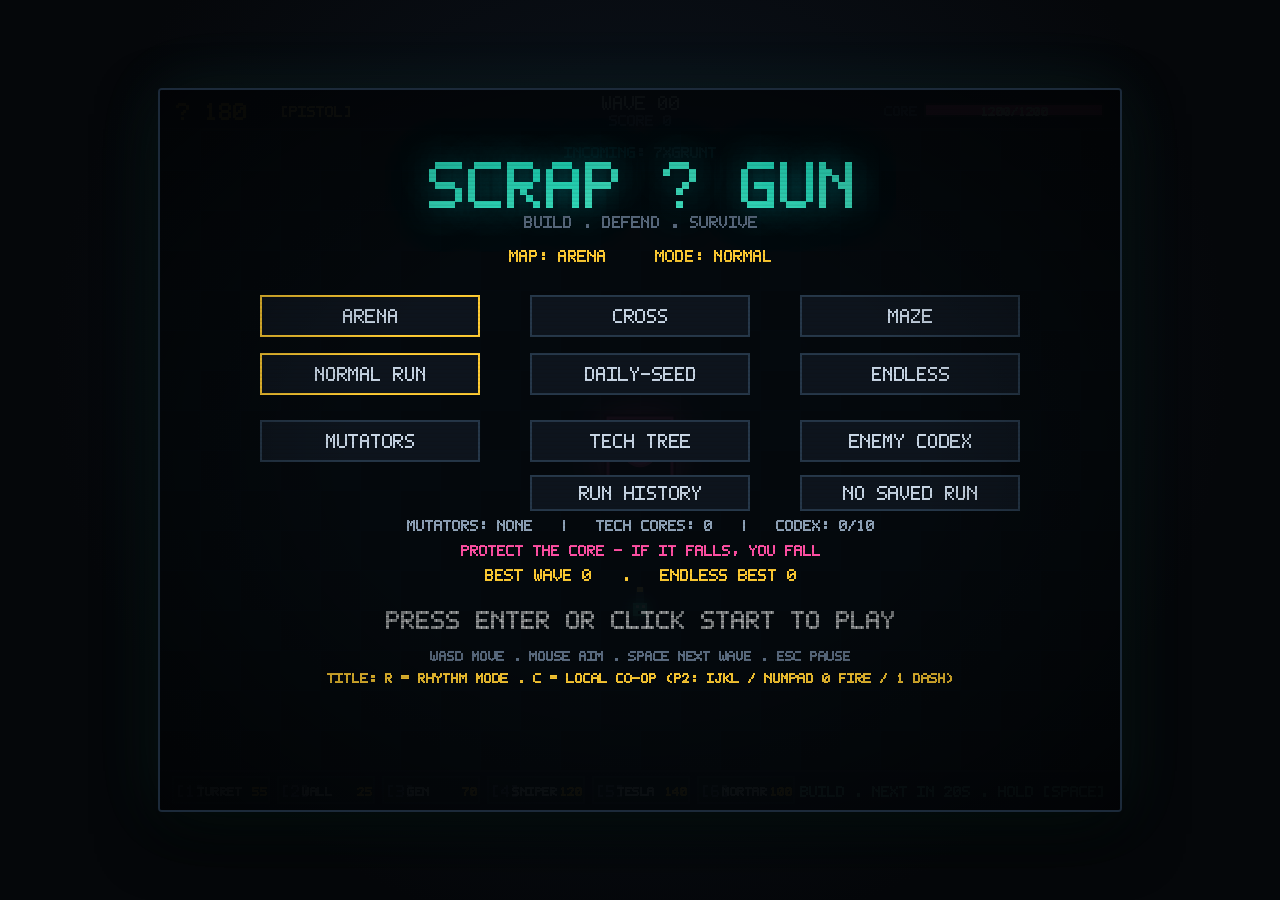
==== index.html @ 9ba277cd "Publish SCRAP & GUN enhanced development build" ====
<!DOCTYPE html>
<html lang="en">
<head>
  <meta charset="utf-8">
  <meta name="viewport" content="width=device-width,initial-scale=1">
  <meta name="theme-color" content="#0a0f16">
  <meta name="description" content="SCRAP & GUN — build, defend, survive.">
  <link rel="manifest" href="manifest.webmanifest">
  <title>SCRAP &amp; GUN — Enhanced</title>
  <link rel="stylesheet" href="styles.css">
</head>
<body>
  <div id="stage">
    <canvas id="game" width="960" height="720" aria-label="SCRAP & GUN game canvas"></canvas>
    <div id="scan"></div>
    <div id="vig"></div>
  </div>
  <script src="game.min.js"></script>
</body>
</html>
---- styles.css ----
*{margin:0;padding:0;box-sizing:border-box}html,body{height:100%;background:#05070a;overflow:hidden}
body{display:flex;align-items:center;justify-content:center;font-family:'Courier New',monospace;background:radial-gradient(circle at 50% 40%,#0d1520 0%,#05070a 70%)}
#stage{position:relative;line-height:0}
canvas{display:block;width:min(100vw,133.333vh);height:auto;image-rendering:pixelated;image-rendering:crisp-edges;box-shadow:0 0 0 2px #1c2a3a,0 0 70px rgba(62,230,196,.09),0 24px 60px rgba(0,0,0,.85);border-radius:2px;cursor:crosshair}
#scan{position:absolute;inset:0;pointer-events:none;border-radius:2px;background:repeating-linear-gradient(to bottom,rgba(0,0,0,0) 0px,rgba(0,0,0,0) 2px,rgba(0,0,0,.2) 3px,rgba(0,0,0,.2) 4px);mix-blend-mode:multiply}
#vig{position:absolute;inset:0;pointer-events:none;border-radius:2px;background:radial-gradient(ellipse at center,rgba(0,0,0,0) 42%,rgba(0,0,0,.6) 100%)}
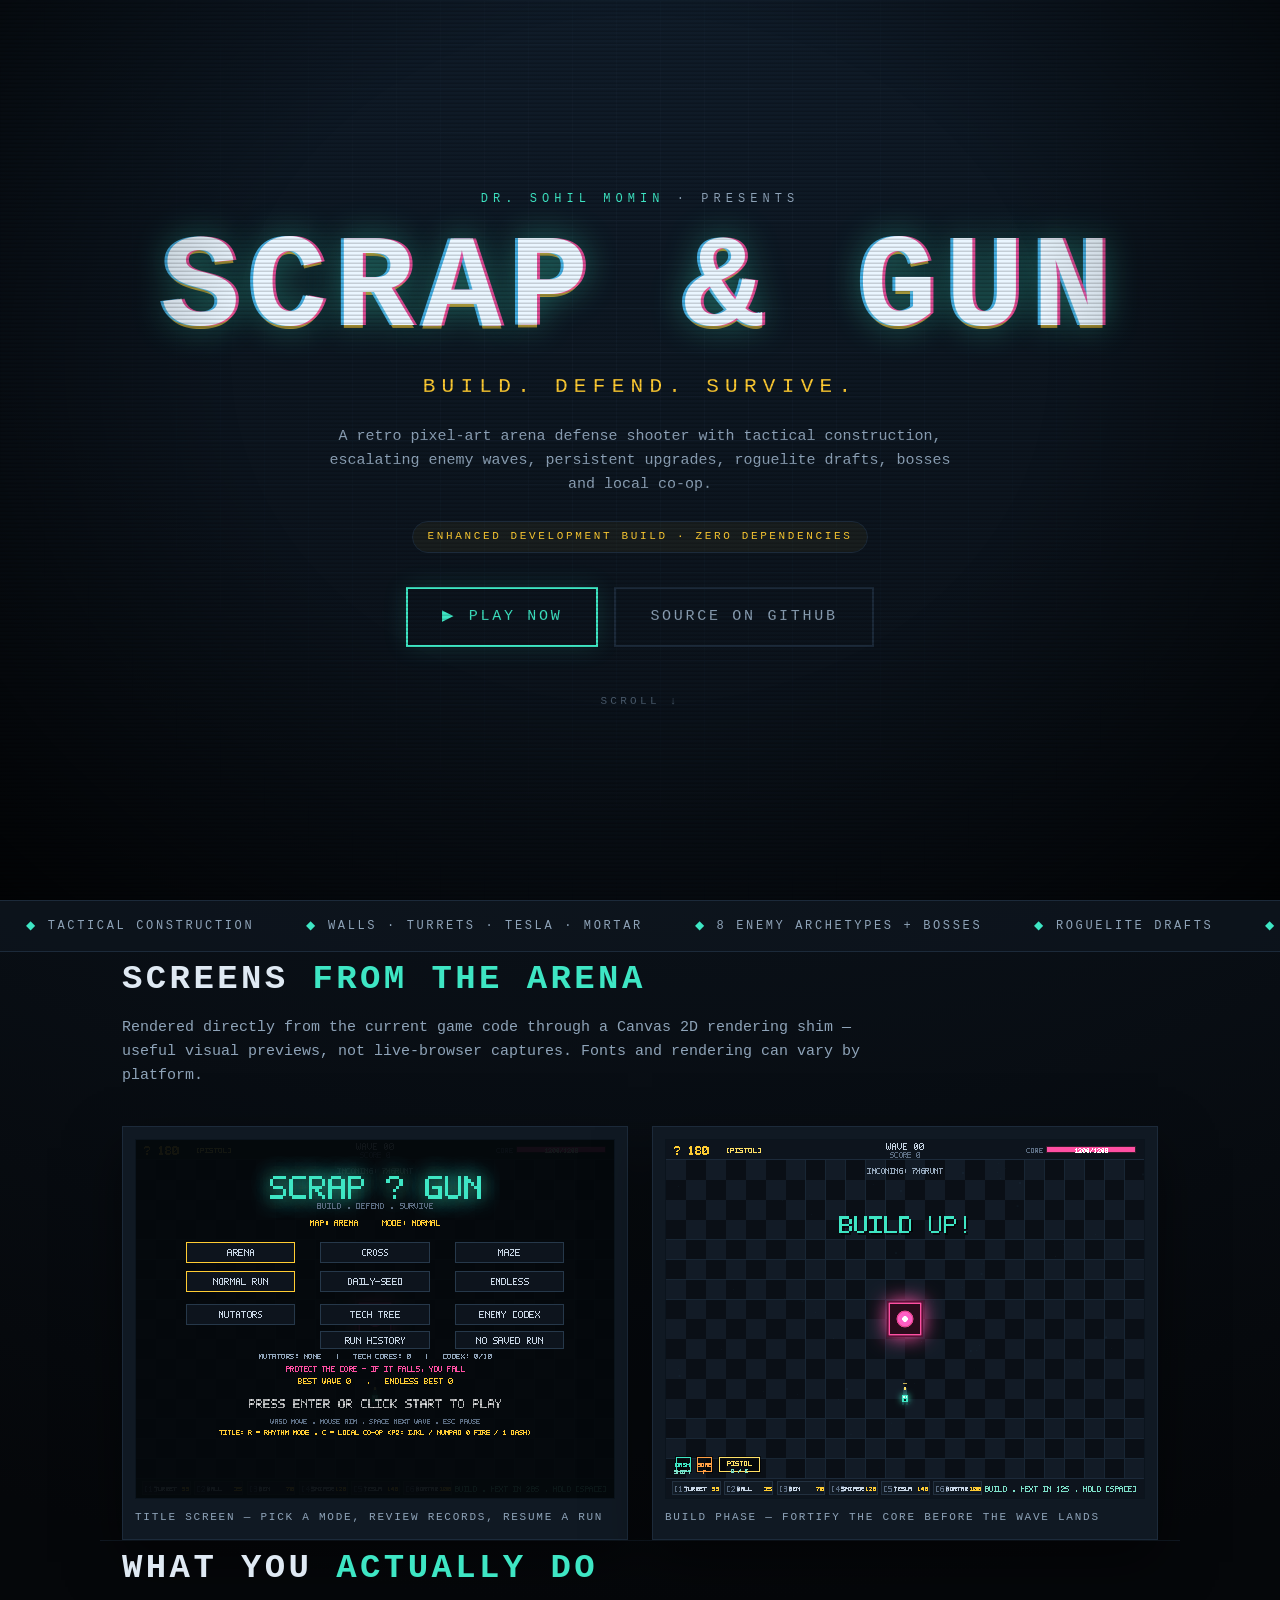
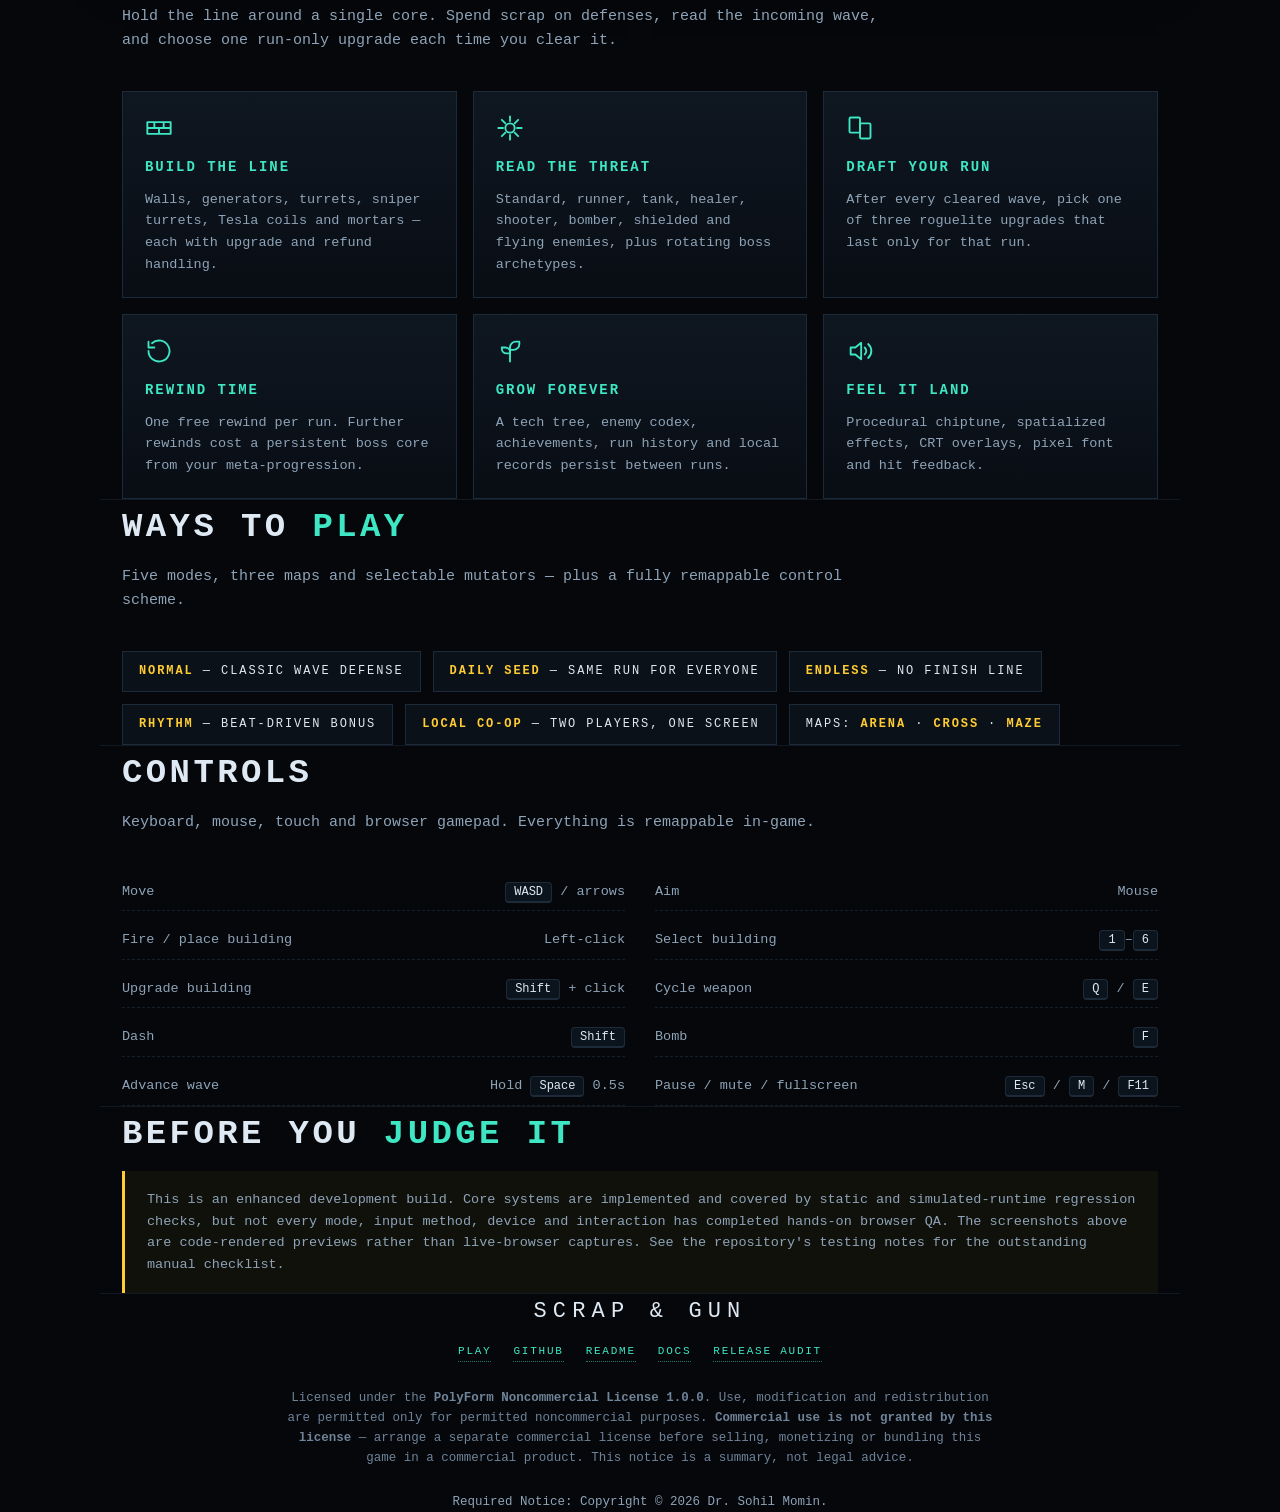
==== commit 3fc6c195: "Add landing page; move game into /play/; update README" ====
--- a/index.html
+++ b/index.html
@@ -1,20 +1,228 @@
 <!DOCTYPE html>
 <html lang="en">
 <head>
-  <meta charset="utf-8">
-  <meta name="viewport" content="width=device-width,initial-scale=1">
-  <meta name="theme-color" content="#0a0f16">
-  <meta name="description" content="SCRAP & GUN — build, defend, survive.">
-  <link rel="manifest" href="manifest.webmanifest">
-  <title>SCRAP &amp; GUN — Enhanced</title>
-  <link rel="stylesheet" href="styles.css">
+<meta charset="utf-8">
+<meta name="viewport" content="width=device-width,initial-scale=1">
+<meta name="theme-color" content="#05070a">
+<meta name="description" content="SCRAP &amp; GUN — a retro pixel-art arena defense shooter. Build, defend, survive. Playable in the browser, zero dependencies.">
+<meta property="og:title" content="SCRAP &amp; GUN — Build. Defend. Survive.">
+<meta property="og:description" content="A retro pixel-art arena defense shooter with tactical construction, escalating enemy waves, roguelite drafts, bosses and local co-op. Play in your browser.">
+<meta property="og:type" content="website">
+<meta property="og:image" content="docs/screenshots/title-screen.png">
+<title>SCRAP &amp; GUN — Build. Defend. Survive.</title>
+<link rel="icon" href="play/icon.svg" type="image/svg+xml">
+<style>
+:root{
+  --bg:#05070a; --bg2:#0a0f16; --panel:#101923; --line:#1c2a3a;
+  --ink:#dfe9f3; --dim:#8ea3b8;
+  --teal:#3ee6c4; --pink:#ff4fa3; --gold:#ffcc33; --blue:#4dc3ff;
+  --mono:"Courier New",ui-monospace,SFMono-Regular,Menlo,Consolas,monospace;
+}
+*{margin:0;padding:0;box-sizing:border-box}
+html{scroll-behavior:smooth}
+body{
+  background:var(--bg); color:var(--ink); font-family:var(--mono);
+  line-height:1.6; overflow-x:hidden;
+  background-image:radial-gradient(circle at 50% -10%,#12202f 0%,var(--bg) 55%);
+}
+a{color:inherit;text-decoration:none}
+/* ---------- CRT overlays ---------- */
+.fx{position:fixed;inset:0;pointer-events:none;z-index:99}
+.fx.scan{background:repeating-linear-gradient(to bottom,rgba(0,0,0,0) 0 2px,rgba(0,0,0,.16) 3px,rgba(0,0,0,.16) 4px)}
+.fx.vig{background:radial-gradient(ellipse at 50% 40%,rgba(0,0,0,0) 45%,rgba(0,0,0,.75) 100%)}
+.grid{position:fixed;inset:0;pointer-events:none;z-index:0;opacity:.35;
+  background-image:linear-gradient(var(--line) 1px,transparent 1px),linear-gradient(90deg,var(--line) 1px,transparent 1px);
+  background-size:44px 44px;mask-image:radial-gradient(ellipse at 50% 30%,#000 0%,transparent 75%)}
+main{position:relative;z-index:1}
+.wrap{max-width:1080px;margin:0 auto;padding:0 22px}
+/* ---------- hero ---------- */
+header{min-height:100vh;display:flex;flex-direction:column;justify-content:center;align-items:center;text-align:center;padding:80px 22px;position:relative}
+.kicker{font-size:12px;letter-spacing:.42em;text-transform:uppercase;color:var(--teal);margin-bottom:22px}
+.kicker b{color:var(--dim);font-weight:400}
+h1{
+  font-size:clamp(44px,11vw,132px);line-height:.9;font-weight:700;letter-spacing:.06em;
+  text-transform:uppercase;color:#eaf6ff;
+  text-shadow:
+    3px 0 0 rgba(255,79,163,.85), -3px 0 0 rgba(77,195,255,.85),
+    0 3px 0 rgba(255,204,51,.6),
+    0 0 34px rgba(62,230,196,.45);
+  animation:glitch 6s infinite steps(1);
+}
+@keyframes glitch{
+  0%,92%,100%{transform:translate(0,0)}
+  93%{transform:translate(-2px,1px)}
+  94%{transform:translate(2px,-1px)}
+  95%{transform:translate(-1px,0)}
+  96%{transform:translate(1px,1px)}
+}
+.tagline{margin-top:20px;font-size:clamp(15px,2.4vw,21px);letter-spacing:.3em;text-transform:uppercase;color:var(--gold)}
+.sub{margin:22px auto 0;max-width:640px;color:var(--dim);font-size:15px}
+.badge{display:inline-block;margin-top:24px;border:1px solid var(--line);border-radius:999px;padding:6px 14px;font-size:11px;letter-spacing:.24em;text-transform:uppercase;color:var(--gold);background:rgba(255,204,51,.05)}
+.cta{margin-top:34px;display:flex;gap:16px;flex-wrap:wrap;justify-content:center}
+.btn{
+  font-family:var(--mono);font-size:15px;letter-spacing:.18em;text-transform:uppercase;
+  padding:16px 34px;border:2px solid var(--teal);color:var(--teal);background:transparent;
+  cursor:pointer;position:relative;transition:.18s;box-shadow:0 0 24px rgba(62,230,196,.14)
+}
+.btn:hover{background:var(--teal);color:#04120f;box-shadow:0 0 34px rgba(62,230,196,.55)}
+.btn.ghost{border-color:var(--line);color:var(--dim);box-shadow:none}
+.btn.ghost:hover{border-color:var(--blue);color:var(--blue);background:transparent;box-shadow:0 0 24px rgba(77,195,255,.25)}
+.scrollhint{margin-top:46px;font-size:11px;letter-spacing:.3em;color:#4a5b6d;text-transform:uppercase;animation:bob 2.4s ease-in-out infinite}
+@keyframes bob{50%{transform:translateY(7px)}}
+/* ---------- ticker ---------- */
+.ticker{border-top:1px solid var(--line);border-bottom:1px solid var(--line);background:rgba(16,25,35,.5);overflow:hidden;white-space:nowrap}
+.ticker .track{display:inline-block;padding:12px 0;animation:slide 34s linear infinite}
+.ticker span{padding:0 26px;font-size:12px;letter-spacing:.22em;text-transform:uppercase;color:var(--dim)}
+.ticker span::before{content:"◆";color:var(--teal);margin-right:10px}
+@keyframes slide{from{transform:translateX(0)}to{transform:translateX(-50%)}}
+/* ---------- sections ---------- */
+section{padding:88px 0;border-bottom:1px solid rgba(28,42,58,.55)}
+h2{font-size:clamp(22px,3.4vw,34px);letter-spacing:.1em;text-transform:uppercase;margin-bottom:10px}
+h2 em{color:var(--teal);font-style:normal}
+.lead{color:var(--dim);max-width:760px;margin-bottom:38px;font-size:15px}
+/* shots */
+.shots{display:grid;grid-template-columns:1fr 1fr;gap:24px}
+figure{margin:0;border:1px solid var(--line);background:var(--panel);padding:12px;box-shadow:0 22px 50px rgba(0,0,0,.5)}
+figure img{display:block;width:100%;height:auto;image-rendering:pixelated;border:1px solid #0b141d}
+figcaption{margin-top:10px;font-size:11px;letter-spacing:.16em;text-transform:uppercase;color:var(--dim)}
+/* feature grid */
+.grid3{display:grid;grid-template-columns:repeat(3,1fr);gap:16px}
+.card{border:1px solid var(--line);background:linear-gradient(180deg,rgba(16,25,35,.9),rgba(10,15,22,.9));padding:22px}
+.card h3{font-size:14px;letter-spacing:.14em;text-transform:uppercase;color:var(--teal);margin-bottom:10px}
+.card p{font-size:13.5px;color:var(--dim)}
+.card .k{display:block;margin-bottom:14px;color:var(--teal)}
+.card .k svg{width:28px;height:28px;display:block}
+/* modes */
+.modes{display:flex;flex-wrap:wrap;gap:12px}
+.chip{border:1px solid var(--line);padding:10px 16px;font-size:12px;letter-spacing:.16em;text-transform:uppercase;color:var(--ink);background:rgba(16,25,35,.6)}
+.chip b{color:var(--gold)}
+/* controls */
+.keys{display:grid;grid-template-columns:repeat(2,1fr);gap:10px 30px;font-size:13.5px}
+.keys div{display:flex;justify-content:space-between;gap:16px;border-bottom:1px dashed rgba(28,42,58,.7);padding:8px 0}
+.keys span{color:var(--dim)}
+kbd{font-family:var(--mono);background:#0b141d;border:1px solid var(--line);border-bottom-width:2px;border-radius:4px;padding:2px 8px;color:var(--ink);font-size:12px}
+/* note */
+.note{border-left:3px solid var(--gold);background:rgba(255,204,51,.05);padding:18px 22px;color:var(--dim);font-size:13.5px}
+/* footer */
+footer{padding:60px 0 80px;text-align:center;color:var(--dim);font-size:12.5px}
+footer .lic{max-width:720px;margin:0 auto 24px;color:#6f8399}
+footer a{color:var(--teal);border-bottom:1px dotted rgba(62,230,196,.5)}
+footer .links{display:flex;gap:22px;justify-content:center;flex-wrap:wrap;margin-bottom:26px;letter-spacing:.16em;text-transform:uppercase;font-size:11px}
+.foot-title{font-size:22px;letter-spacing:.28em;color:var(--ink);text-transform:uppercase;margin-bottom:14px}
+@media(max-width:760px){
+  .shots,.grid3,.keys{grid-template-columns:1fr}
+  section{padding:64px 0}
+}
+@media(prefers-reduced-motion:reduce){
+  h1,.scrollhint,.ticker .track{animation:none}
+}
+</style>
 </head>
 <body>
-  <div id="stage">
-    <canvas id="game" width="960" height="720" aria-label="SCRAP & GUN game canvas"></canvas>
-    <div id="scan"></div>
-    <div id="vig"></div>
+<div class="grid" aria-hidden="true"></div>
+<div class="fx scan" aria-hidden="true"></div>
+<div class="fx vig" aria-hidden="true"></div>
+
+<main>
+  <header class="wrap">
+    <p class="kicker">Dr. Sohil Momin <b>· presents</b></p>
+    <h1>Scrap &amp; Gun</h1>
+    <p class="tagline">Build. Defend. Survive.</p>
+    <p class="sub">A retro pixel-art arena defense shooter with tactical construction, escalating enemy waves, persistent upgrades, roguelite drafts, bosses and local co-op.</p>
+    <span class="badge">Enhanced development build · zero dependencies</span>
+    <div class="cta">
+      <a class="btn" href="play/">▶ Play now</a>
+      <a class="btn ghost" href="https://github.com/drsamonline/Scrap-and-Gun">Source on GitHub</a>
+    </div>
+    <p class="scrollhint">Scroll ↓</p>
+  </header>
+
+  <div class="ticker" aria-hidden="true">
+    <div class="track">
+      <span>Tactical construction</span><span>Walls · Turrets · Tesla · Mortar</span><span>8 enemy archetypes + bosses</span><span>Roguelite drafts</span><span>Time-loop rewind</span><span>Daily seed runs</span><span>Endless mode</span><span>Rhythm mode</span><span>Local co-op</span><span>Tech tree &amp; codex</span><span>Chiptune score</span><span>Offline-ready PWA</span>
+      <span>Tactical construction</span><span>Walls · Turrets · Tesla · Mortar</span><span>8 enemy archetypes + bosses</span><span>Roguelite drafts</span><span>Time-loop rewind</span><span>Daily seed runs</span><span>Endless mode</span><span>Rhythm mode</span><span>Local co-op</span><span>Tech tree &amp; codex</span><span>Chiptune score</span><span>Offline-ready PWA</span>
+    </div>
   </div>
-  <script src="game.min.js"></script>
+
+  <section class="wrap">
+    <h2>Screens <em>from the arena</em></h2>
+    <p class="lead">Rendered directly from the current game code through a Canvas 2D rendering shim — useful visual previews, not live-browser captures. Fonts and rendering can vary by platform.</p>
+    <div class="shots">
+      <figure>
+        <img src="docs/screenshots/title-screen.png" alt="SCRAP &amp; GUN title screen">
+        <figcaption>Title screen — pick a mode, review records, resume a run</figcaption>
+      </figure>
+      <figure>
+        <img src="docs/screenshots/gameplay.png" alt="SCRAP &amp; GUN build phase gameplay">
+        <figcaption>Build phase — fortify the core before the wave lands</figcaption>
+      </figure>
+    </div>
+  </section>
+
+  <section class="wrap">
+    <h2>What you <em>actually do</em></h2>
+    <p class="lead">Hold the line around a single core. Spend scrap on defenses, read the incoming wave, and choose one run-only upgrade each time you clear it.</p>
+    <div class="grid3">
+      <div class="card"><span class="k"><svg viewBox="0 0 24 24" fill="none" stroke="currentColor" stroke-width="1.6" stroke-linejoin="round"><rect x="2" y="7" width="20" height="10"/><path d="M8 7v5M16 7v5M12 12v5M2 12h20"/></svg></span><h3>Build the line</h3><p>Walls, generators, turrets, sniper turrets, Tesla coils and mortars — each with upgrade and refund handling.</p></div>
+      <div class="card"><span class="k"><svg viewBox="0 0 24 24" fill="none" stroke="currentColor" stroke-width="1.6" stroke-linecap="round"><circle cx="12" cy="12" r="4"/><path d="M12 2v4M12 18v4M2 12h4M18 12h4M5 5l3 3M16 16l3 3M19 5l-3 3M8 16l-3 3"/></svg></span><h3>Read the threat</h3><p>Standard, runner, tank, healer, shooter, bomber, shielded and flying enemies, plus rotating boss archetypes.</p></div>
+      <div class="card"><span class="k"><svg viewBox="0 0 24 24" fill="none" stroke="currentColor" stroke-width="1.6" stroke-linejoin="round"><rect x="3" y="3" width="9" height="13" rx="1"/><rect x="12" y="8" width="9" height="13" rx="1"/></svg></span><h3>Draft your run</h3><p>After every cleared wave, pick one of three roguelite upgrades that last only for that run.</p></div>
+      <div class="card"><span class="k"><svg viewBox="0 0 24 24" fill="none" stroke="currentColor" stroke-width="1.6" stroke-linecap="round" stroke-linejoin="round"><path d="M3 12a9 9 0 1 0 3-6.7"/><path d="M3 4v5h5"/></svg></span><h3>Rewind time</h3><p>One free rewind per run. Further rewinds cost a persistent boss core from your meta-progression.</p></div>
+      <div class="card"><span class="k"><svg viewBox="0 0 24 24" fill="none" stroke="currentColor" stroke-width="1.6" stroke-linecap="round" stroke-linejoin="round"><path d="M12 21V9"/><path d="M12 9a5 5 0 0 1 5-5h3v2a5 5 0 0 1-5 5h-3"/><path d="M12 13a4 4 0 0 0-4-4H5v1a4 4 0 0 0 4 4h3"/></svg></span><h3>Grow forever</h3><p>A tech tree, enemy codex, achievements, run history and local records persist between runs.</p></div>
+      <div class="card"><span class="k"><svg viewBox="0 0 24 24" fill="none" stroke="currentColor" stroke-width="1.6" stroke-linecap="round" stroke-linejoin="round"><path d="M4 9v6h4l5 4V5L8 9H4z"/><path d="M16 9a4 4 0 0 1 0 6M19 6a8 8 0 0 1 0 12"/></svg></span><h3>Feel it land</h3><p>Procedural chiptune, spatialized effects, CRT overlays, pixel font and hit feedback.</p></div>
+    </div>
+  </section>
+
+  <section class="wrap">
+    <h2>Ways to <em>play</em></h2>
+    <p class="lead">Five modes, three maps and selectable mutators — plus a fully remappable control scheme.</p>
+    <div class="modes">
+      <span class="chip"><b>Normal</b> — classic wave defense</span>
+      <span class="chip"><b>Daily Seed</b> — same run for everyone</span>
+      <span class="chip"><b>Endless</b> — no finish line</span>
+      <span class="chip"><b>Rhythm</b> — beat-driven bonus</span>
+      <span class="chip"><b>Local co-op</b> — two players, one screen</span>
+      <span class="chip">Maps: <b>Arena</b> · <b>Cross</b> · <b>Maze</b></span>
+    </div>
+  </section>
+
+  <section class="wrap">
+    <h2>Controls</h2>
+    <p class="lead">Keyboard, mouse, touch and browser gamepad. Everything is remappable in-game.</p>
+    <div class="keys">
+      <div><span>Move</span><span><kbd>WASD</kbd> / arrows</span></div>
+      <div><span>Aim</span><span>Mouse</span></div>
+      <div><span>Fire / place building</span><span>Left-click</span></div>
+      <div><span>Select building</span><span><kbd>1</kbd>–<kbd>6</kbd></span></div>
+      <div><span>Upgrade building</span><span><kbd>Shift</kbd> + click</span></div>
+      <div><span>Cycle weapon</span><span><kbd>Q</kbd> / <kbd>E</kbd></span></div>
+      <div><span>Dash</span><span><kbd>Shift</kbd></span></div>
+      <div><span>Bomb</span><span><kbd>F</kbd></span></div>
+      <div><span>Advance wave</span><span>Hold <kbd>Space</kbd> 0.5s</span></div>
+      <div><span>Pause / mute / fullscreen</span><span><kbd>Esc</kbd> / <kbd>M</kbd> / <kbd>F11</kbd></span></div>
+    </div>
+  </section>
+
+  <section class="wrap">
+    <h2>Before you <em>judge it</em></h2>
+    <div class="note">
+      This is an enhanced development build. Core systems are implemented and covered by static and simulated-runtime regression checks, but not every mode, input method, device and interaction has completed hands-on browser QA. The screenshots above are code-rendered previews rather than live-browser captures. See the repository's testing notes for the outstanding manual checklist.
+    </div>
+  </section>
+
+  <footer class="wrap">
+    <p class="foot-title">Scrap &amp; Gun</p>
+    <div class="links">
+      <a href="play/">Play</a>
+      <a href="https://github.com/drsamonline/Scrap-and-Gun">GitHub</a>
+      <a href="https://github.com/drsamonline/Scrap-and-Gun/blob/main/README.md">README</a>
+      <a href="https://github.com/drsamonline/Scrap-and-Gun/blob/main/docs/ARCHITECTURE.md">Docs</a>
+      <a href="https://github.com/drsamonline/Scrap-and-Gun/blob/main/RELEASE_AUDIT.md">Release audit</a>
+    </div>
+    <p class="lic">
+      Licensed under the <b>PolyForm Noncommercial License 1.0.0</b>. Use, modification and redistribution are permitted only for permitted noncommercial purposes. <b>Commercial use is not granted by this license</b> — arrange a separate commercial license before selling, monetizing or bundling this game in a commercial product. This notice is a summary, not legal advice.
+    </p>
+    <p>Required Notice: Copyright © 2026 Dr. Sohil Momin.</p>
+  </footer>
+</main>
 </body>
 </html>
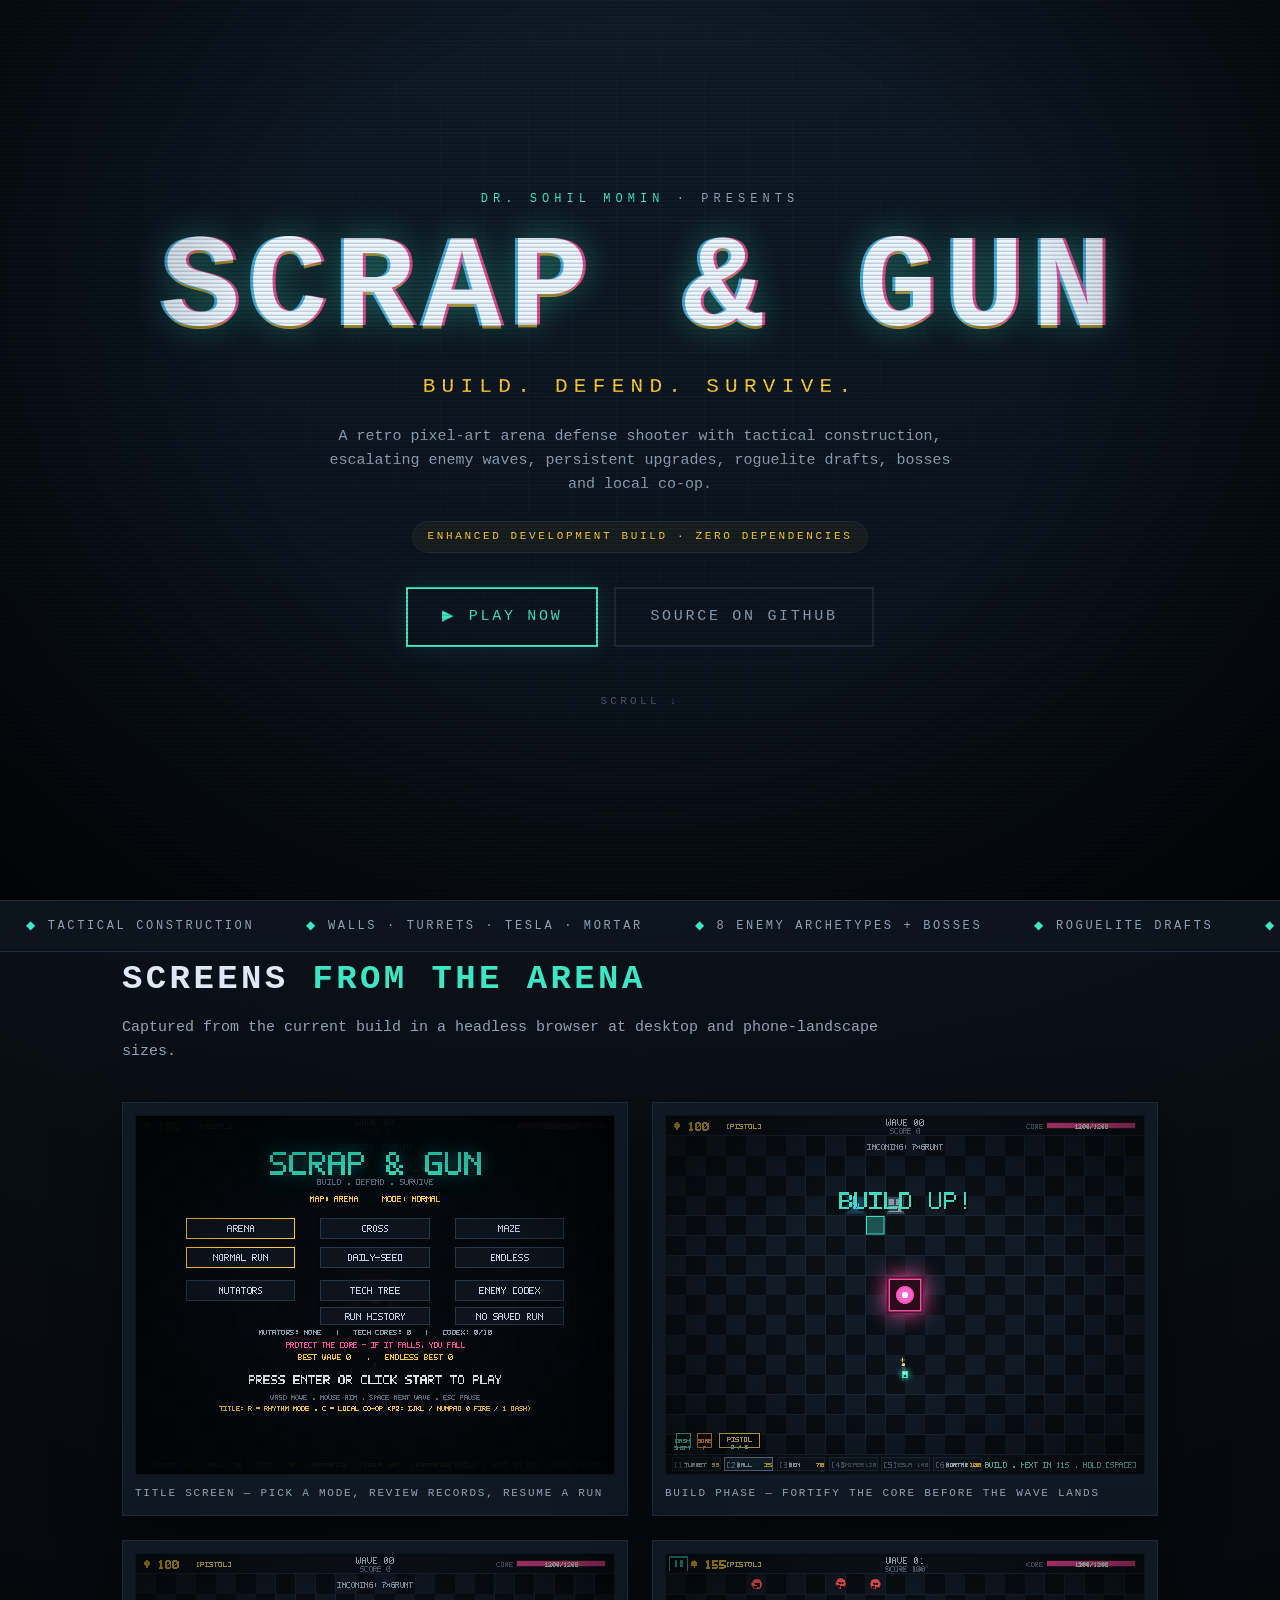
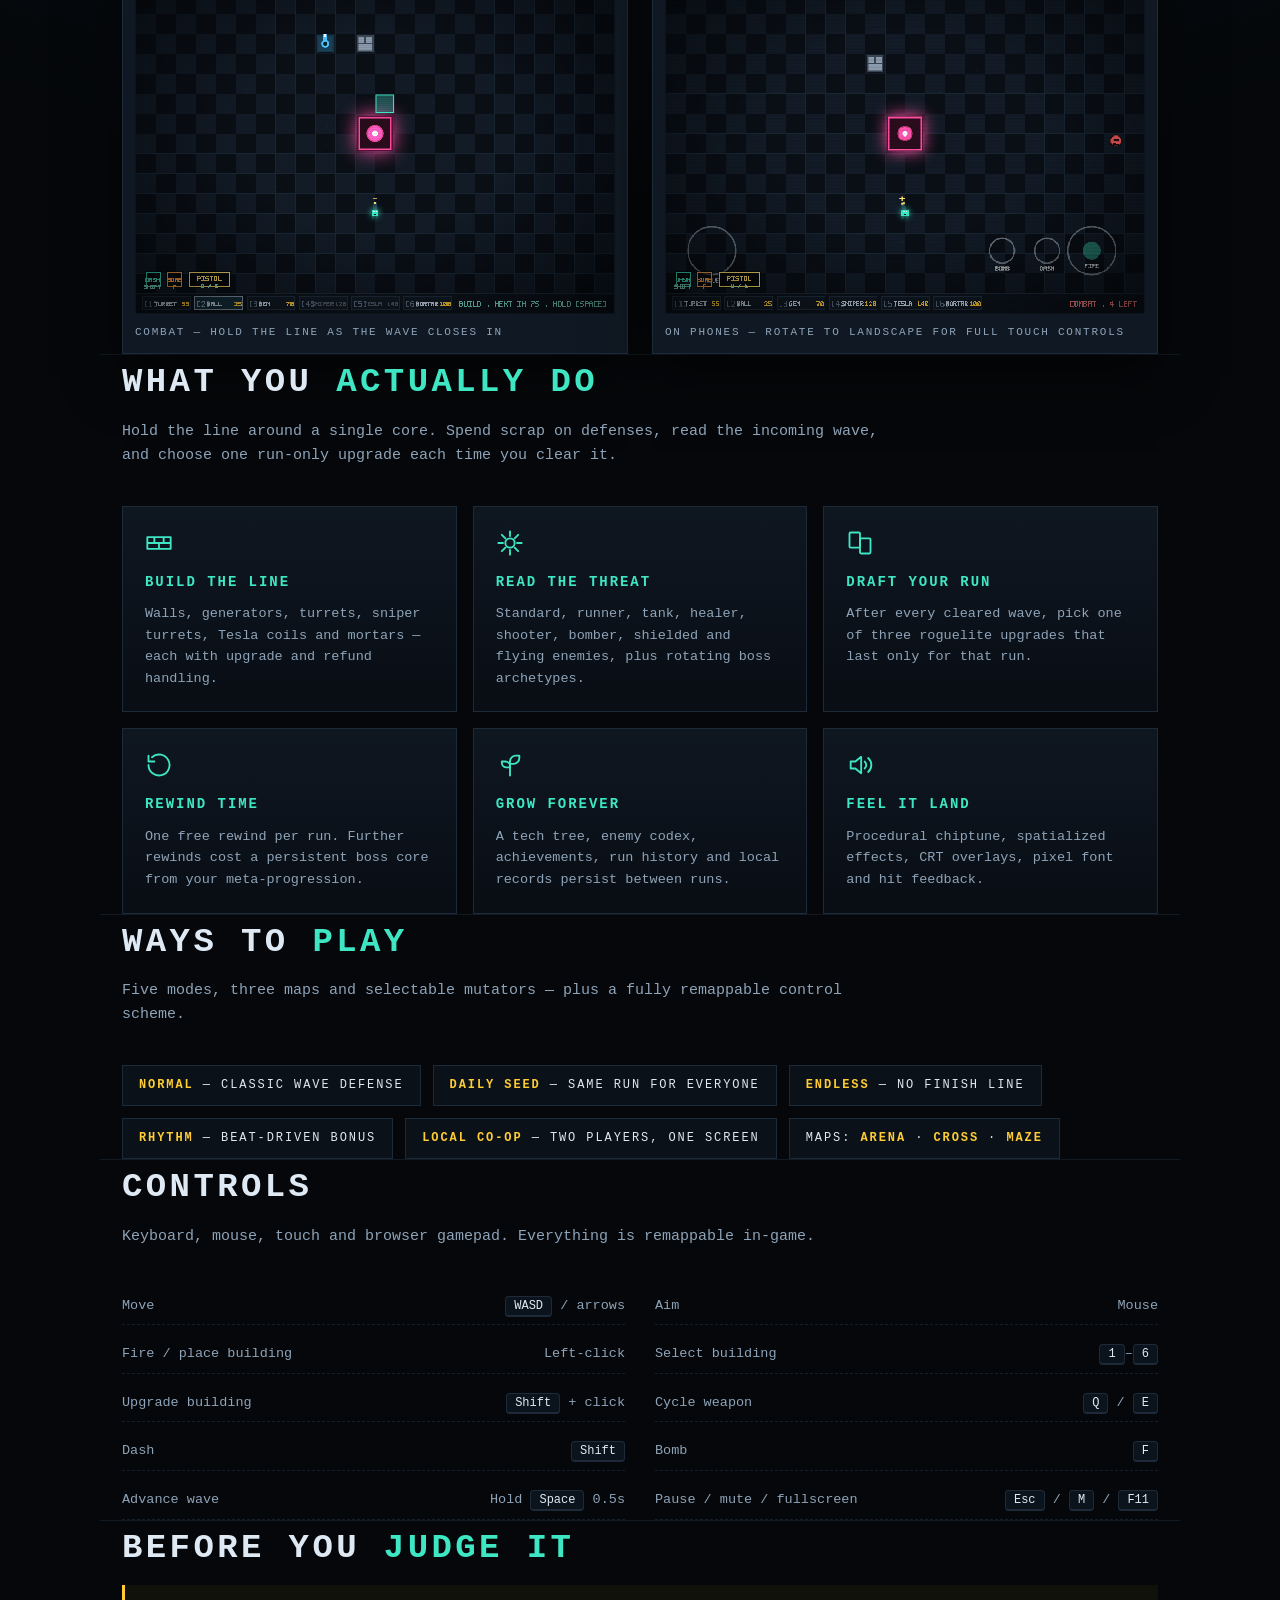
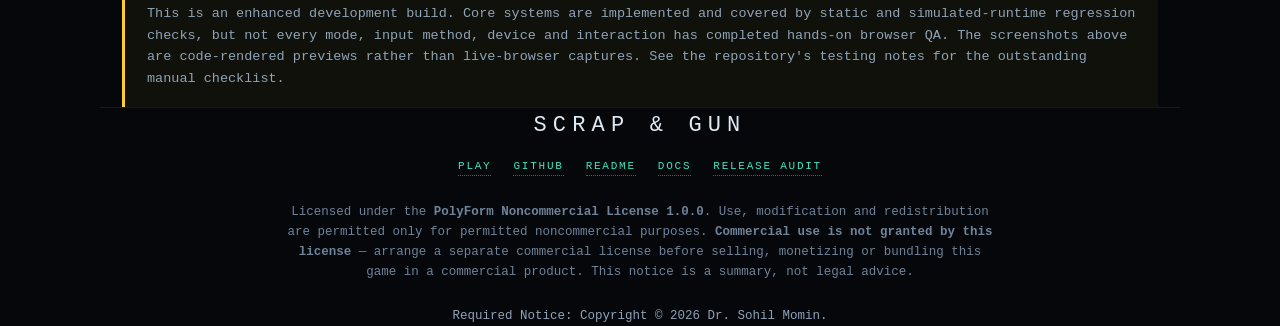
==== commit 372fe80b: "README: add badges, live-demo and landing links, and fresh screenshots; refresh landing screenshots" ====
--- a/index.html
+++ b/index.html
@@ -146,7 +146,7 @@
 
   <section class="wrap">
     <h2>Screens <em>from the arena</em></h2>
-    <p class="lead">Rendered directly from the current game code through a Canvas 2D rendering shim — useful visual previews, not live-browser captures. Fonts and rendering can vary by platform.</p>
+    <p class="lead">Captured from the current build in a headless browser at desktop and phone-landscape sizes.</p>
     <div class="shots">
       <figure>
         <img src="docs/screenshots/title-screen.png" alt="SCRAP &amp; GUN title screen">
@@ -155,6 +155,14 @@
       <figure>
         <img src="docs/screenshots/gameplay.png" alt="SCRAP &amp; GUN build phase gameplay">
         <figcaption>Build phase — fortify the core before the wave lands</figcaption>
+      </figure>
+      <figure>
+        <img src="docs/screenshots/combat.png" alt="SCRAP &amp; GUN combat with enemies advancing on the core">
+        <figcaption>Combat — hold the line as the wave closes in</figcaption>
+      </figure>
+      <figure>
+        <img src="docs/screenshots/mobile-landscape.png" alt="SCRAP &amp; GUN on a phone in landscape with on-screen touch controls">
+        <figcaption>On phones — rotate to landscape for full touch controls</figcaption>
       </figure>
     </div>
   </section>
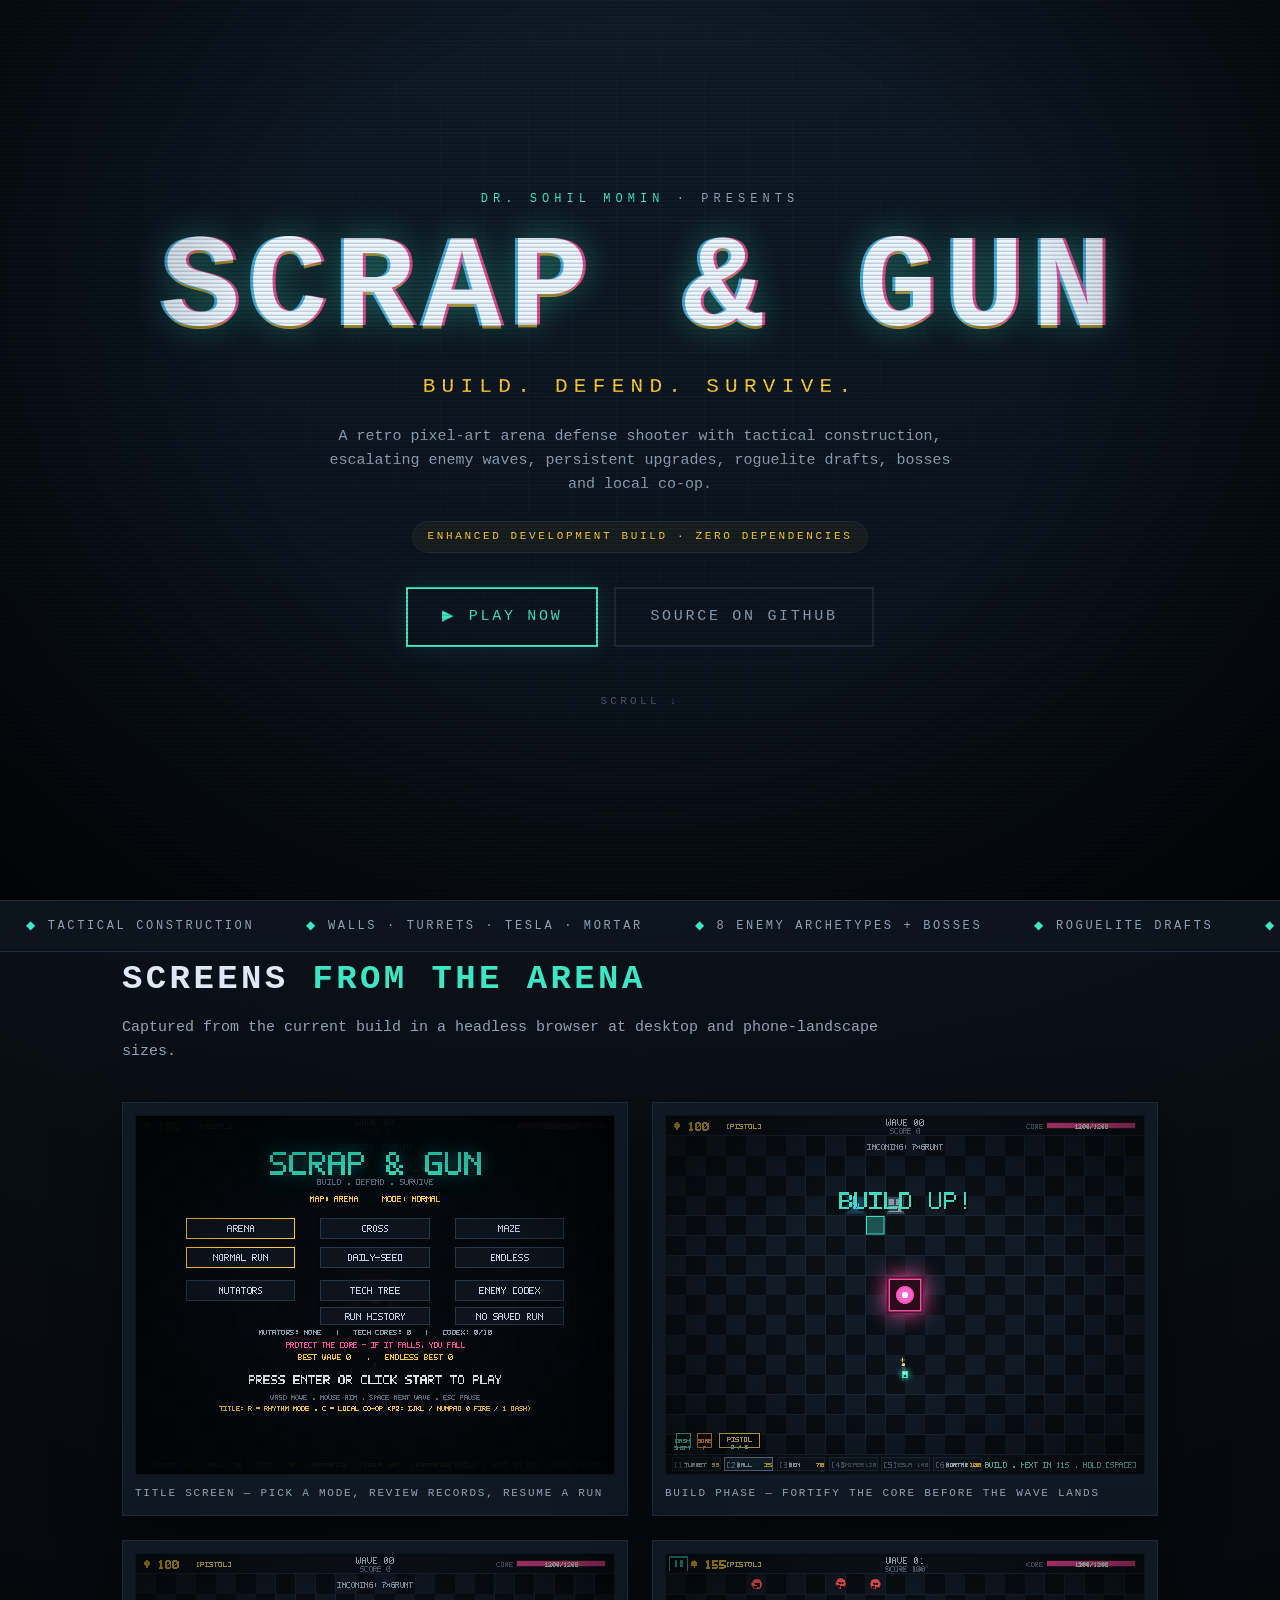
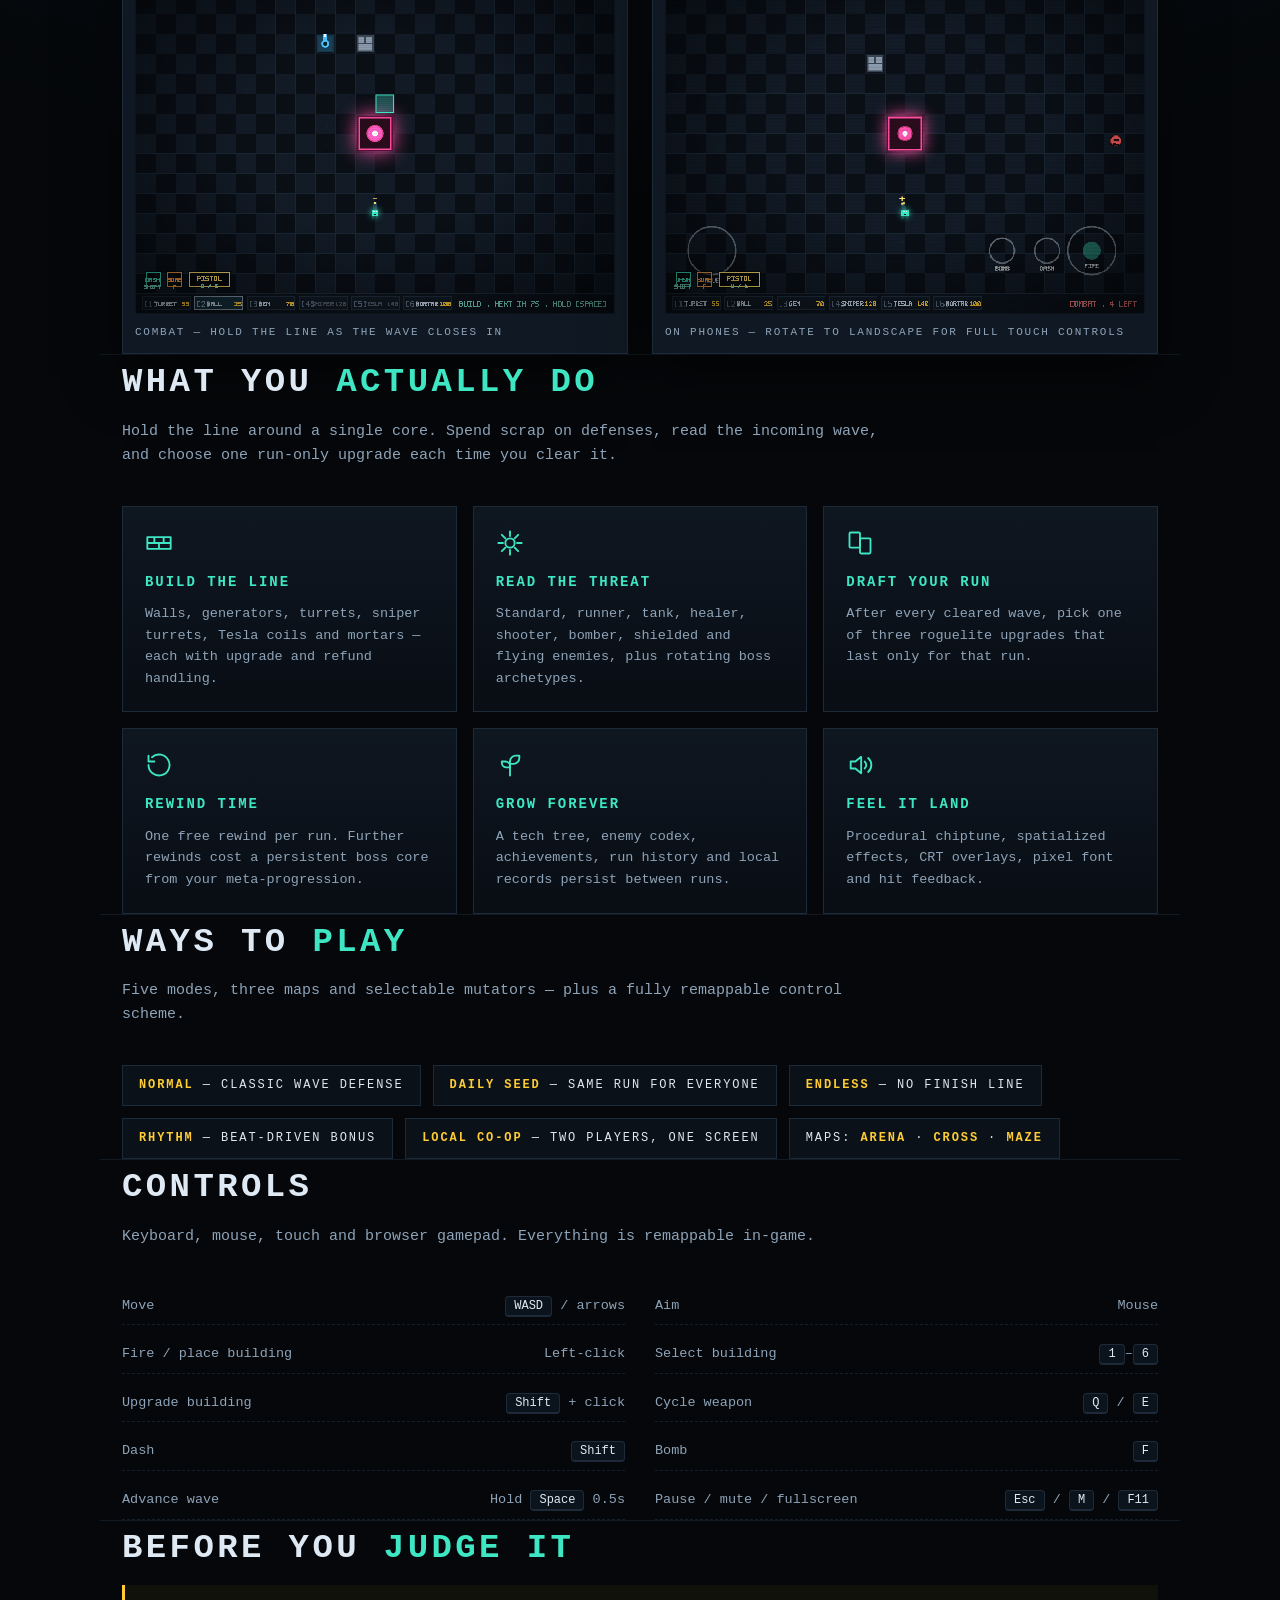
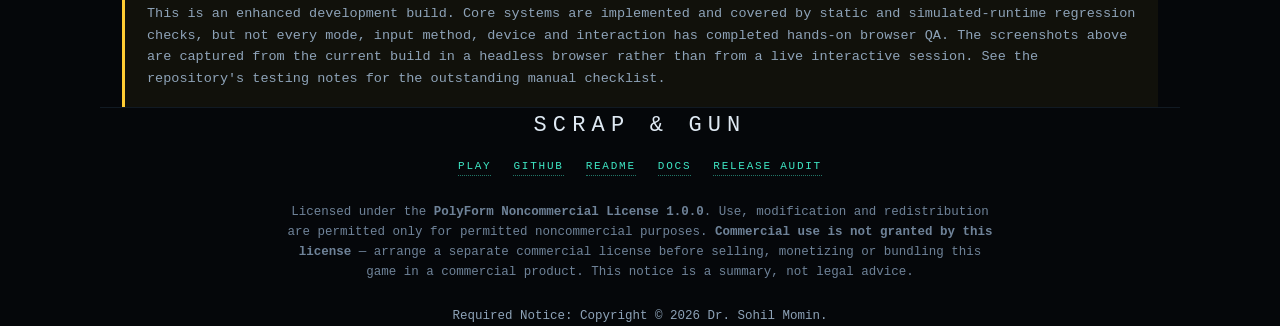
==== commit 672501e6: "Fix landing-page link mix-up and retire stale root service worker; bump game cache to v4" ====
--- a/index.html
+++ b/index.html
@@ -213,7 +213,7 @@
   <section class="wrap">
     <h2>Before you <em>judge it</em></h2>
     <div class="note">
-      This is an enhanced development build. Core systems are implemented and covered by static and simulated-runtime regression checks, but not every mode, input method, device and interaction has completed hands-on browser QA. The screenshots above are code-rendered previews rather than live-browser captures. See the repository's testing notes for the outstanding manual checklist.
+      This is an enhanced development build. Core systems are implemented and covered by static and simulated-runtime regression checks, but not every mode, input method, device and interaction has completed hands-on browser QA. The screenshots above are captured from the current build in a headless browser rather than from a live interactive session. See the repository's testing notes for the outstanding manual checklist.
     </div>
   </section>
 
@@ -232,5 +232,21 @@
     <p>Required Notice: Copyright © 2026 Dr. Sohil Momin.</p>
   </footer>
 </main>
+<script>
+/* Retire a legacy root-scoped service worker from an earlier release that could serve a cached
+   copy of the game at this URL instead of the landing page. Only root-scoped registrations are
+   removed; the game's own worker lives under /play/ and is left untouched. */
+(function () {
+  if (!('serviceWorker' in navigator)) return;
+  var root = new URL('./', location.href).pathname;
+  navigator.serviceWorker.getRegistrations().then(function (regs) {
+    regs.forEach(function (reg) {
+      try {
+        if (new URL(reg.scope).pathname === root) reg.unregister().catch(function () {});
+      } catch (e) {}
+    });
+  }).catch(function () {});
+})();
+</script>
 </body>
 </html>
